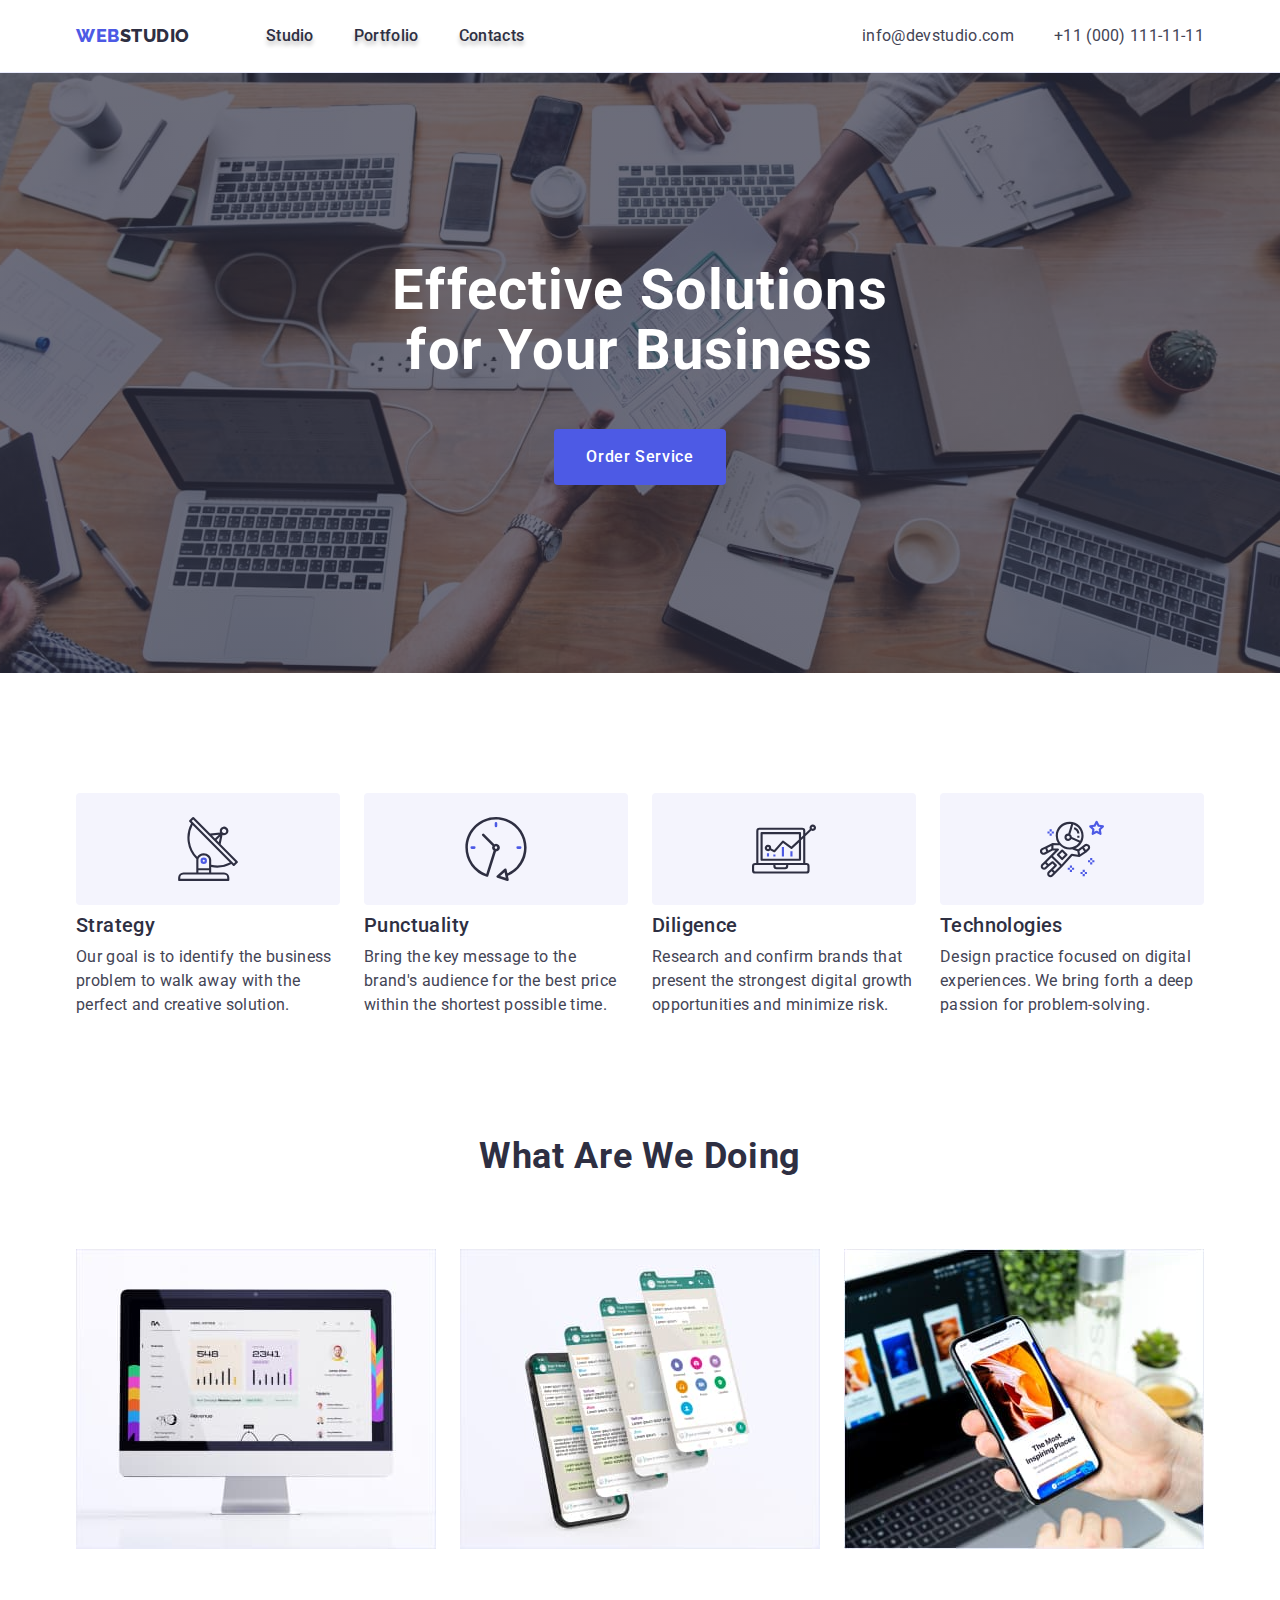
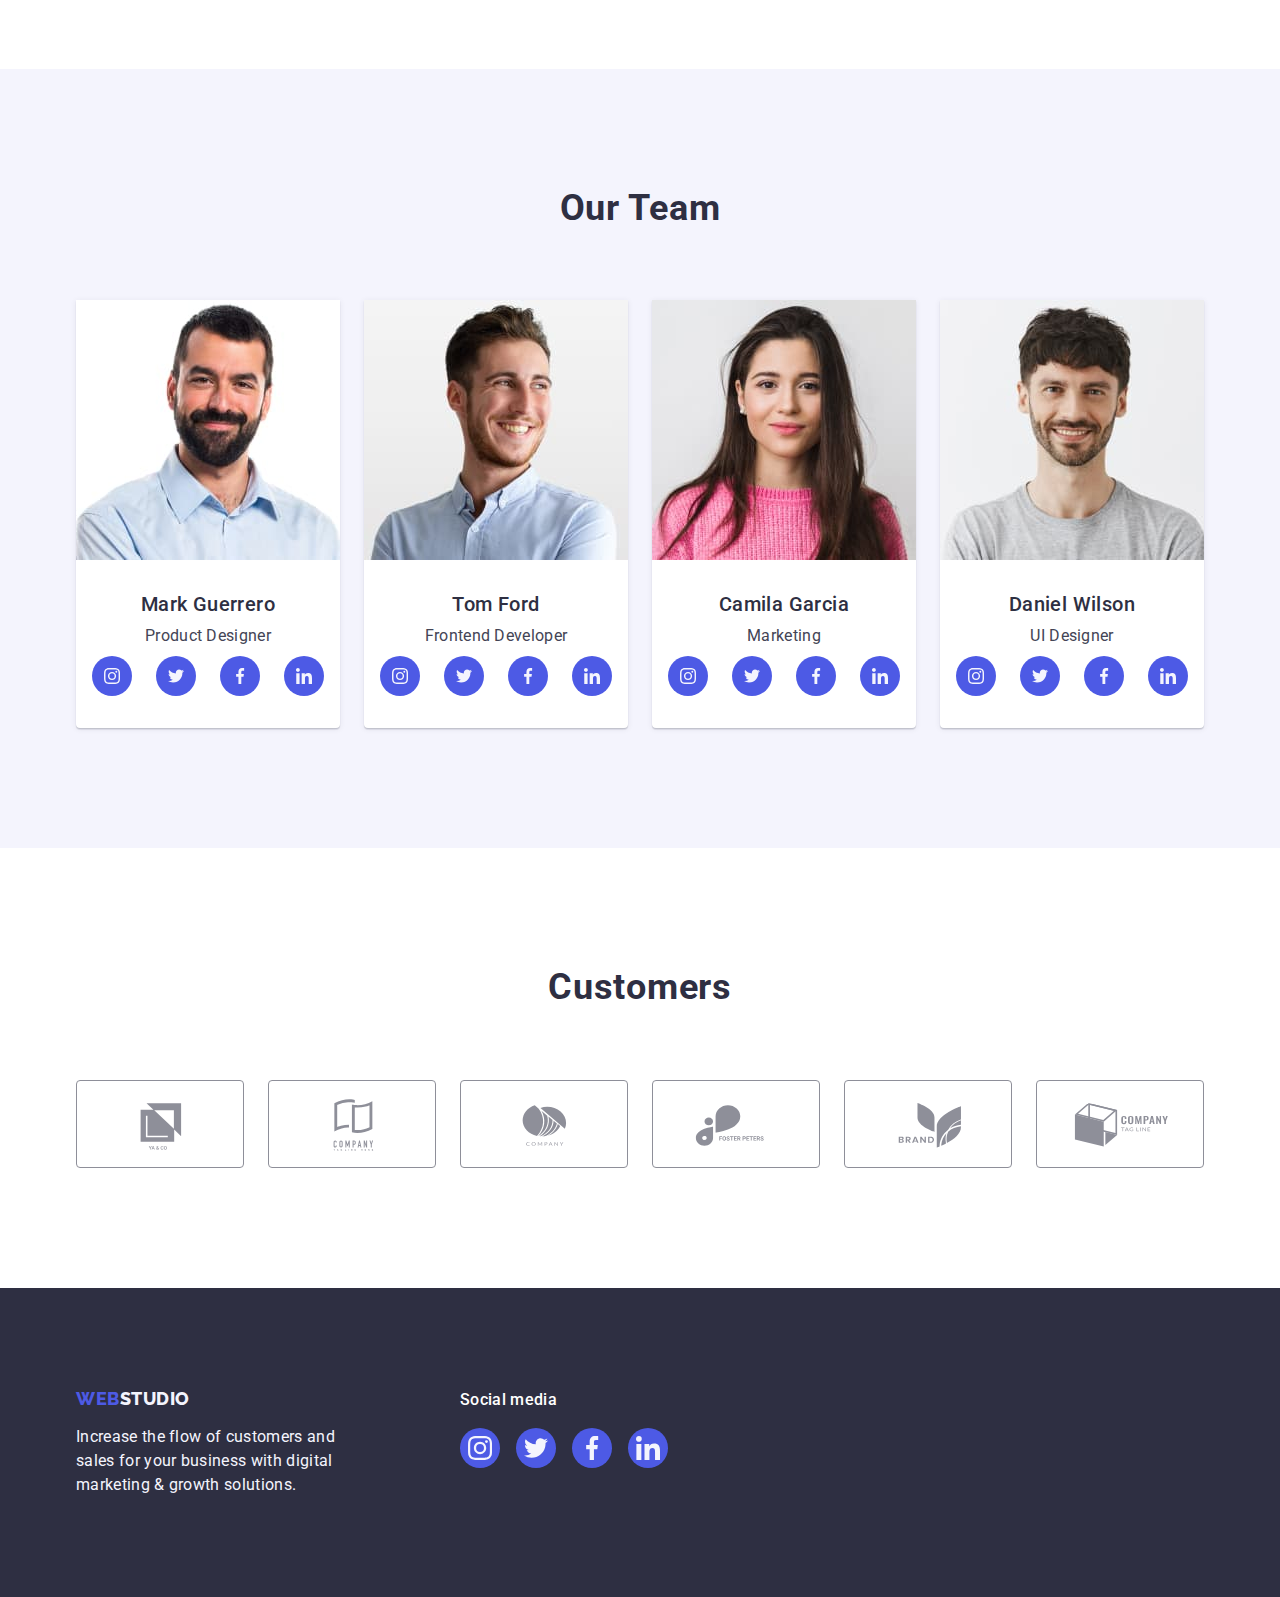
==== index.html @ de524715 "Initial commit" ====
<!DOCTYPE html>
<html lang="en">
  <head>
    <meta charset="UTF-8" />
    <meta http-equiv="X-UA-Compatible" content="IE=edge" />
    <meta name="viewport" content="width=device-width, initial-scale=1.0" />
    <title>Document</title>
    <link rel="preconnect" href="https://fonts.googleapis.com" />
    <link rel="preconnect" href="https://fonts.gstatic.com" crossorigin />
    <link
      href="https://fonts.googleapis.com/css2?family=Raleway:wght@800&family=Roboto:wght@400;500;700;900&display=swap"
      rel="stylesheet"
    />
    <link
      rel="stylesheet"
      href="https://cdnjs.cloudflare.com/ajax/libs/modern-normalize/1.1.0/modern-normalize.min.css"
    />
    <link rel="stylesheet" href="./css/styles.css" />
  </head>
  <body>
    <!-- Header -->
    <header class="page-header">
      <div class="page-header-container container">
        <nav class="page-navigation">
          <a class="logo link" href="./index.html"> Web <span class="logo-style">Studio</span> </a>
          <ul class="site-nav list">
            <li><a href="./index.html" class="menu-link link">Studio</a></li>
            <li><a href="./portfolio.html" class="menu-link link">Portfolio</a></li>
            <li><a href="" class="menu-link link">Contacts</a></li>
          </ul>
        </nav>
        <address class="page-address">
          <ul class="list-address list">
            <li><a href="mailto:info@devstudio.com" class="link">info@devstudio.com</a></li>
            <li><a href="tel:+110001111111" class="link">+11 (000) 111-11-11</a></li>
          </ul>
        </address>
      </div>
    </header>
    <main>
      <!-- Hero -->
      <section class="hero">
        <div class="container">
          <h1 class="main-title">Effective Solutions for Your Business</h1>
          <button class="modal-open-btn" type="button">Order Service</button>
        </div>
      </section>
      <!-- Section About -->
      <section class="about">
        <div class="container">
          <h2 class="visually-hidden">Our qualities</h2>
          <ul class="about-list list">
            <li class="about-list-item">
              <div class="icon-about">
                <svg class="" width="64" height="64" aria-label="antenna">
                  <use href="./images/icons.svg#icon-antenna"></use>
                </svg>
              </div>
              <h3 class="subtitle">Strategy</h3>
              <p class="description-text">
                Our goal is to identify the business problem to walk away with the perfect and
                creative solution.
              </p>
            </li>
            <li class="about-list-item">
              <div class="icon-about">
                <svg class="" width="64" height="64" aria-label="clock">
                  <use href="./images/icons.svg#icon-clock"></use>
                </svg>
              </div>
              <h3 class="subtitle">Punctuality</h3>
              <p class="description-text">
                Bring the key message to the brand's audience for the best price within the shortest
                possible time.
              </p>
            </li>
            <li class="about-list-item">
              <div class="icon-about">
                <svg class="" width="64" height="64" aria-label="diagram">
                  <use href="./images/icons.svg#icon-diagram"></use>
                </svg>
              </div>
              <h3 class="subtitle">Diligence</h3>
              <p class="description-text">
                Research and confirm brands that present the strongest digital growth opportunities
                and minimize risk.
              </p>
            </li>
            <li class="about-list-item">
              <div class="icon-about">
                <svg class="" width="64" height="64" aria-label="astronaut">
                  <use href="./images/icons.svg#icon-astronaut-1"></use>
                </svg>
              </div>
              <h3 class="subtitle">Technologies</h3>
              <p class="description-text">
                Design practice focused on digital experiences. We bring forth a deep passion for
                problem-solving.
              </p>
            </li>
          </ul>
        </div>
      </section>
      <!-- Section What are we doing -->
      <section class="services">
        <div class="container">
          <h2 class="title">What are we doing</h2>
          <ul class="list-services list">
            <li class="service-item">
              <img
                class="list-services-img"
                src="./images/img1.jpg"
                alt="computer monitor"
                width="360"
                height="300"
              />
            </li>
            <li class="service-item">
              <img
                class="list-services-img"
                src="./images/img2.jpg"
                alt="mobile phones"
                width="360"
                height="300"
              />
            </li>
            <li class="service-item">
              <img
                class="list-services-img"
                src="./images/img3.jpg"
                alt="laptop and phone"
                width="360"
                height="300"
              />
            </li>
          </ul>
        </div>
      </section>
      <!-- Section Our Team -->
      <section class="team-company">
        <div class="container">
          <h2 class="title">Our Team</h2>
          <ul class="list-team-company list">
            <li class="team-list-item">
              <img class="team-list-img" src="./images/img1a.jpg" alt="Person" width="264" />
              <div class="team-card-wrapper">
                <h3 class="subtitle-name">Mark Guerrero</h3>
                <p class="position">Product Designer</p>
                <ul class="social-list list">
                  <li class="social-list-item">
                    <a href="" class="social-list-link">
                      <svg class="social-list-icon" aria-label="instagram" width="16" height="16">
                        <use href="./images/icons.svg#icon-instagram"></use>
                      </svg>
                    </a>
                  </li>
                  <li class="social-list-item">
                    <a href="" class="social-list-link">
                      <svg class="social-list-icon" aria-label="twitter" width="16" height="16">
                        <use href="./images/icons.svg#icon-twitter"></use>
                      </svg>
                    </a>
                  </li>
                  <li class="social-list-item">
                    <a href="" class="social-list-link">
                      <svg class="social-list-icon" aria-label="facebook" width="16" height="16">
                        <use href="./images/icons.svg#icon-facebook"></use>
                      </svg>
                    </a>
                  </li>
                  <li class="social-list-item">
                    <a href="" class="social-list-link">
                      <svg class="social-list-icon" aria-label="linkedin" width="16" height="16">
                        <use href="./images/icons.svg#icon-linkedin"></use>
                      </svg>
                    </a>
                  </li>
                </ul>
              </div>
            </li>
            <li class="team-list-item">
              <img class="team-list-img" src="./images/img2a.jpg" alt="Person" width="264" />
              <div class="team-card-wrapper">
                <h3 class="subtitle-name">Tom Ford</h3>
                <p class="position">Frontend Developer</p>
                <ul class="social-list list">
                  <li class="social-list-item">
                    <a href="" class="social-list-link">
                      <svg class="social-list-icon" aria-label="instagram" width="16" height="16">
                        <use href="./images/icons.svg#icon-instagram"></use>
                      </svg>
                    </a>
                  </li>
                  <li class="social-list-item">
                    <a href="" class="social-list-link">
                      <svg class="social-list-icon" aria-label="twitter" width="16" height="16">
                        <use href="./images/icons.svg#icon-twitter"></use>
                      </svg>
                    </a>
                  </li>
                  <li class="social-list-item">
                    <a href="" class="social-list-link">
                      <svg class="social-list-icon" aria-label="facebook" width="16" height="16">
                        <use href="./images/icons.svg#icon-facebook"></use>
                      </svg>
                    </a>
                  </li>
                  <li class="social-list-item">
                    <a href="" class="social-list-link">
                      <svg class="social-list-icon" aria-label="linkedin" width="16" height="16">
                        <use href="./images/icons.svg#icon-linkedin"></use>
                      </svg>
                    </a>
                  </li>
                </ul>
              </div>
            </li>
            <li class="team-list-item">
              <img class="team-list-img" src="./images/img3a.jpg" alt="Person" width="264" />
              <div class="team-card-wrapper">
                <h3 class="subtitle-name">Camila Garcia</h3>
                <p class="position">Marketing</p>
                <ul class="social-list list">
                  <li class="social-list-item">
                    <a href="" class="social-list-link">
                      <svg class="social-list-icon" aria-label="instagram" width="16" height="16">
                        <use href="./images/icons.svg#icon-instagram"></use>
                      </svg>
                    </a>
                  </li>
                  <li class="social-list-item">
                    <a href="" class="social-list-link">
                      <svg class="social-list-icon" aria-label="twitter" width="16" height="16">
                        <use href="./images/icons.svg#icon-twitter"></use>
                      </svg>
                    </a>
                  </li>
                  <li class="social-list-item">
                    <a href="" class="social-list-link">
                      <svg class="social-list-icon" aria-label="facebook" width="16" height="16">
                        <use href="./images/icons.svg#icon-facebook"></use>
                      </svg>
                    </a>
                  </li>
                  <li class="social-list-item">
                    <a href="" class="social-list-link">
                      <svg class="social-list-icon" aria-label="linkedin" width="16" height="16">
                        <use href="./images/icons.svg#icon-linkedin"></use>
                      </svg>
                    </a>
                  </li>
                </ul>
              </div>
            </li>
            <li class="team-list-item">
              <img class="team-list-img" src="./images/img4a.jpg" alt="Person" width="264" />
              <div class="team-card-wrapper">
                <h3 class="subtitle-name">Daniel Wilson</h3>
                <p class="position">UI Designer</p>
                <ul class="social-list list">
                  <li class="social-list-item">
                    <a href="" class="social-list-link">
                      <svg class="social-list-icon" aria-label="instagram" width="16" height="16">
                        <use href="./images/icons.svg#icon-instagram"></use>
                      </svg>
                    </a>
                  </li>
                  <li class="social-list-item">
                    <a href="" class="social-list-link">
                      <svg class="social-list-icon" aria-label="twitter" width="16" height="16">
                        <use href="./images/icons.svg#icon-twitter"></use>
                      </svg>
                    </a>
                  </li>
                  <li class="social-list-item">
                    <a href="" class="social-list-link">
                      <svg class="social-list-icon" aria-label="facebook" width="16" height="16">
                        <use href="./images/icons.svg#icon-facebook"></use>
                      </svg>
                    </a>
                  </li>
                  <li class="social-list-item">
                    <a href="" class="social-list-link">
                      <svg class="social-list-icon" aria-label="linkedin" width="16" height="16">
                        <use href="./images/icons.svg#icon-linkedin"></use>
                      </svg>
                    </a>
                  </li>
                </ul>
              </div>
            </li>
          </ul>
        </div>
      </section>
      <!-- Section Customers -->
      <section class="customers">
        <div class="container">
          <h2 class="title">Customers</h2>
          <ul class="customers-list list">
            <li class="customers-link-item">
              <a href="" class="customer-link link">
                <svg class="customer-icon" width="104" height="56" aria-label="logo company 1">
                  <use href="./images/icons.svg#icon-logo"></use>
                </svg>
              </a>
            </li>
            <li class="customers-link-item">
              <a href="" class="customer-link link">
                <svg class="customer-icon" width="104" height="56" aria-label="logo company 2">
                  <use href="./images/icons.svg#icon-logo1"></use>
                </svg>
              </a>
            </li>
            <li class="customers-link-item">
              <a href="" class="customer-link link">
                <svg class="customer-icon" width="104" height="56" aria-label="logo company 3">
                  <use href="./images/icons.svg#icon-logo2"></use>
                </svg>
              </a>
            </li>
            <li class="customers-link-item">
              <a href="" class="customer-link link">
                <svg class="customer-icon" width="104" height="56" aria-label="logo company 4">
                  <use href="./images/icons.svg#icon-logo3"></use>
                </svg>
              </a>
            </li>
            <li class="customers-link-item">
              <a href="" class="customer-link link">
                <svg class="customer-icon" width="104" height="56" aria-label="logo company 5">
                  <use href="./images/icons.svg#icon-logo4"></use>
                </svg>
              </a>
            </li>
            <li class="customers-link-item">
              <a href="" class="customer-link link">
                <svg class="customer-icon" width="104" height="56" aria-label="logo company 6">
                  <use href="./images/icons.svg#icon-logo5"></use>
                </svg>
              </a>
            </li>
          </ul>
        </div>
      </section>
    </main>
    <!-- Footer Content -->
    <footer class="footer-block">
      <div class="footer-wrapper container">
        <div class="logo-container">
          <a class="footer-logo link" href="./index.html"
            >Web<span class="footer-logo-style">Studio</span>
          </a>
          <p class="footer-text">
            Increase the flow of customers and sales for your business with digital marketing &
            growth solutions.
          </p>
        </div>
        <div class="social-media-container">
          <p class="social-media-footer">Social media</p>
          <ul class="social-footer-list list">
            <li class="social-list-item">
              <a href="" class="social-list-link-footer">
                <svg class="social-list-icon" aria-label="instagram" width="24" height="24">
                  <use href="./images/icons.svg#icon-instagram"></use>
                </svg>
              </a>
            </li>
            <li class="social-list-item">
              <a href="" class="social-list-link-footer">
                <svg class="social-list-icon" aria-label="twitter" width="24" height="24">
                  <use href="./images/icons.svg#icon-twitter"></use>
                </svg>
              </a>
            </li>
            <li class="social-list-item">
              <a href="" class="social-list-link-footer">
                <svg class="social-list-icon" aria-label="facebook" width="24" height="24">
                  <use href="./images/icons.svg#icon-facebook"></use>
                </svg>
              </a>
            </li>
            <li class="social-list-item">
              <a href="" class="social-list-link-footer">
                <svg class="social-list-icon" aria-label="linkedin" width="24" height="24">
                  <use href="./images/icons.svg#icon-linkedin"></use>
                </svg>
              </a>
            </li>
          </ul>
        </div>
      </div>
    </footer>
  </body>
</html>
---- css/styles.css ----
:root {
  --main-font-family: 'Roboto', sans-serif;
  --secondary-font-family: 'Raleway', sans-serif;
  --color-primary: #4d5ae5;
  --color-pressed: #404bbf;
  --color-dark: #2e2f42;
  --color-success: #31d0aa;
  --color-primary-text: #434455;
  --color-subtle-text: #8e8f99;
  --color-accent: #e7e9fc;
  --color-light: #f4f4fd;
  --color-modal-overlay: #f4f4fd;
  --color-hero-background: #2e2f42;
  --color-white-background: #ffffff;
  --color-modal-background: #fcfcfc;
}

body {
  font-family: var(--main-font-family);
  color: var(--color-primary-text);
  background-color: var(--color-white-background);
}

.list {
  list-style: none;
}

button {
  cursor: pointer;
}

.link {
  text-decoration: none;
}

h1,
h2,
h3,
h4,
h5,
p {
  margin-top: 0;
  margin-bottom: 0;
}

ul,
ol {
  margin-top: 0;
  margin-bottom: 0;
  padding-left: 0;
}

img {
  display: block;
}

/* ===============Components=============== */

.container {
  width: 1158px;
  padding: 0 15px;
  margin: 0 auto;
}

.visually-hidden {
  position: absolute;
  width: 1px;
  height: 1px;
  margin: -1px;
  border: 0;
  padding: 0;
  white-space: nowrap;
  clip-path: inset(100%);
  clip: rect(0 0 0 0);
  overflow: hidden;
}

.section {
  padding-top: 120px;
  padding-bottom: 120px;
}

/* ==================Components=============== */

/* ===================Header================== */
.page-header {
  border-bottom: 1px solid var(--color-accent);
  box-shadow: 0px 2px 1px rgba(46, 47, 66, 0.08), 0px 1px 1px rgba(46, 47, 66, 0.16),
    0px 1px 6px rgba(46, 47, 66, 0.08);
}

.page-header-container {
  display: flex;
  align-items: center;
  justify-content: space-between;
  /* margin-left: auto; */
}

.page-navigation {
  display: flex;
  align-items: center;
}

.site-nav {
  display: flex;
  align-items: center;
  gap: 40px;
}

.list-address {
  display: flex;
  text-align: center;
  gap: 40px;
}

.logo {
  font-family: var(--secondary-font-family);
  font-weight: 800;
  font-size: 18px;
  line-height: 1.17;
  letter-spacing: 0.03em;
  text-transform: uppercase;
  color: var(--color-primary);
  display: flex;
  padding: 24px 0;
  margin-right: 76px;
  align-items: center;
  flex-direction: row;
}

.logo-style {
  color: var(--color-dark);
}

.site-nav .link {
  color: var(--color-dark);
  font-weight: 500;
  font-size: 16px;
  line-height: 1.5;
  letter-spacing: 0.02em;
  padding: 24px 0 24px 0;
  /* margin-right: 40px; */
  display: block;
  text-shadow: 0px 4px 4px rgba(0, 0, 0, 0.25);
}

.site-nav .menu-link:not(:last-child) {
  margin-right: 40px;
}

.site-nav .link:hover,
.site-nav .link:focus {
  color: var(--color-pressed);
}

.page-address {
  font-style: normal;
}

.list-address .link {
  font-style: normal;
  font-weight: 400;
  font-size: 16px;
  line-height: 1.5;
  letter-spacing: 0.02em;
  color: var(--color-primary-text);
}

.list-address .link:hover,
.list-address .link:focus {
  color: var(--color-pressed);
}
/* ===================Header================== */

/* ===================Hero==================== */

.main-title {
  font-weight: 700;
  font-size: 56px;
  line-height: 1.07;
  text-align: center;
  letter-spacing: 0.02em;
  max-width: 496px;
  color: var(--color-white-background);
  margin-left: auto;
  margin-right: auto;
  margin-bottom: 48px;
}

.hero {
  max-width: 1440px;
  height: 600px;
  background: var(--color-hero-background);
  background-image: linear-gradient(rgba(46, 47, 66, 0.7), rgba(46, 47, 66, 0.7)),
    url('../images/bg.jpg');
  background-repeat: no-repeat;
  background-position: center;
  background-size: cover;
  margin-left: auto;
  margin-right: auto;
  padding-top: 188px;
  padding-bottom: 188px;
}

.modal-open-btn {
  font-family: var(--main-font-family);
  font-weight: 500;
  font-size: 16px;
  line-height: 1.5;
  display: block;
  letter-spacing: 0.04em;
  color: var(--color-white-background);
  background: var(--color-primary);
  border-radius: 4px;
  border: none;
  margin: 48px auto 0 auto;
  min-width: 169px;
  padding: 16px 32px;
}

.modal-open-btn:hover,
.modal-open-btn:focus {
  background: var(--color-pressed);
}

/* ===================Hero==================== */

/* ============== Section About ============== */

.about {
  padding: 120px 0;
}

.icon-about {
  display: flex;
  justify-content: center;
  align-items: center;
  background-color: var(--color-light);
  margin-bottom: 8px;
  border-radius: 4px;
  height: 112px;
}

.about-list {
  gap: 24px;
  display: flex;
  align-items: top;
}

.about-list-item {
  width: calc((100% - 72px) / 4);
}

.subtitle {
  font-weight: 500;
  font-size: 20px;
  line-height: 1.2;
  letter-spacing: 0.02em;
  color: var(--color-dark);
  margin-bottom: 8px;
}

.description-text {
  font-weight: 400;
  font-size: 16px;
  line-height: 1.5;
  letter-spacing: 0.02em;
  color: var(--color-primary-text);
}

/* ============== Section About ============== */

/* =========Section What are we doing========= */

.services {
  padding-bottom: 120px;
}

.title {
  font-weight: 700;
  font-size: 36px;
  text-align: center;
  letter-spacing: 0.02em;
  text-transform: capitalize;
  color: var(--color-dark);
  margin-bottom: 72px;
  line-height: 1.1;
}

.list-services {
  gap: 24px;
  display: flex;
  align-items: center;
}

.service-item {
  width: calc((100% - 48px) / 3);
}
/* =========Section What are we doing========= */

/* ============Section Our Team============ */
.team-company {
  background: var(--color-light);
  padding: 120px 0 120px;
}
.subtitle-name {
  font-weight: 500;
  font-size: 20px;
  line-height: 1.2;
  text-align: center;
  letter-spacing: 0.02em;
  color: var(--color-dark);
  margin-bottom: 8px;
}

.position {
  font-weight: 400;
  font-size: 16px;
  line-height: 1.5;
  /* text-align: center; */
  letter-spacing: 0.02em;
  color: var(--color-primary-text);
}

.team-list-item {
  background: var(--color-white-background);
  flex-basis: calc((100% - 72px) / 4);
  box-shadow: 0px 1px 6px rgba(46, 47, 66, 0.08), 0px 1px 1px rgba(46, 47, 66, 0.16),
    0px 2px 1px rgba(46, 47, 66, 0.08);
  border-radius: 0px 0px 4px 4px;
}

.list-team-company {
  display: flex;
  align-items: center;
  gap: 24px;
  flex-wrap: wrap;
}

.team-card-wrapper {
  text-align: center;
  padding: 32px 0 32px;
}

.social-list {
  display: flex;
  justify-content: center;
  gap: 24px;
  margin-top: 8px;
  /* padding-bottom: 32px; */
}

.social-list-link {
  display: flex;
  justify-content: center;
  align-items: center;
  width: 40px;
  height: 40px;
  border-radius: 50%;
  fill: var(--color-light);
  background-color: var(--color-primary);
  /* padding-bottom: 32px; */
}

.social-list-link:hover,
.social-list-link:focus {
  background-color: var(--color-pressed);
}

/* ============Section Our Team============ */
/* ===========Section Customers============ */

.customer-icon {
  fill: currentColor;
}

.customers {
  padding: 120px 0;
}

.customers-list {
  display: flex;
  justify-content: center;
  align-items: center;
  gap: 24px;
}

.customer-link {
  display: flex;
  justify-content: center;
  align-items: center;
  border: 1px solid var(--color-subtle-text);
  color: var(--color-subtle-text);
  border-radius: 4px;
  padding: 16px 32px;
  height: 100%;
}

.customers-link-item {
  width: calc((100% - 120px) / 6);
  background-color: var(--color-white-background);
  height: 88px;
}

.customer-link:hover,
.customer-link:focus {
  border: 1px solid var(--color-pressed);
  color: var(--color-pressed);
}

.customer-link:hover .customer-icon,
.customer-link:focus .customer-icon {
  color: var(--color-pressed);
}

/* ===========Section Customers============ */

/* ============Footer Content============== */
.footer-block {
  background: var(--color-hero-background);
  padding: 100px 0 100px 0;
}

.footer-logo {
  color: var(--color-primary);
  font-family: var(--secondary-font-family);
  font-weight: 800;
  font-size: 18px;
  line-height: 1.17;
  letter-spacing: 0.03em;
  text-transform: uppercase;
  margin-bottom: 16px;
  display: inline-block;
  text-decoration: none;
}

.footer-logo-style {
  color: var(--color-light);
}

.footer-text {
  font-size: 16px;
  line-height: 1.5;
  letter-spacing: 0.02em;
  color: var(--color-light);
  width: 264px;
}

.social-media-footer {
  font-weight: 500;
  font-size: 16px;
  line-height: 1.5;
  letter-spacing: 0.02em;
  color: var(--color-white-background);
  font-family: var(--main-font-family);
  margin-bottom: 16px;
}

.social-footer-list {
  display: flex;
  justify-content: center;
  gap: 16px;
}

.social-list-item {
  width: 40px;
  height: 40px;
}

.social-list-icon {
  fill: var(--color-light);
}

.logo-container {
  margin-right: 120px;
}

.footer-wrapper {
  display: flex;
  align-items: baseline;
}

.social-list-link-footer {
  display: flex;
  justify-content: center;
  align-items: center;
  width: 100%;
  height: 100%;
  border-radius: 50%;
  background-color: var(--color-primary);
}

.social-list-link-footer:hover,
.social-list-link-footer:focus {
  background-color: var(--color-success);
}

/* ============Footer Content============ */

/* ===========Section Projects=========== */

.projects-list {
  gap: 24px;
  display: flex;
  margin-bottom: 72px;
  align-items: center;
  justify-content: center;
}

.project-btn {
  font-family: var(--main-font-family);
  color: var(--color-primary);
  font-weight: 500;
  font-size: 16px;
  line-height: 1.5;
  display: flex;
  justify-content: center;
  align-items: center;
  text-align: center;
  letter-spacing: 0.04em;
  padding: 12px 24px;
  background-color: var(--color-modal-overlay);
  border: 1px solid var(--color-accent);
  border-radius: 4px;
}

.project-btn:hover,
.project-btn:focus {
  color: var(--color-white-background);
  background: var(--color-pressed);
  border: 1px solid transparent;
  border-radius: 4px;
  box-shadow: 0px 3px 1px rgba(0, 0, 0, 0.1), 0px 2px 1px rgba(0, 0, 0, 0.08),
    0px 2px 2px rgba(0, 0, 0, 0.12);
}

.portfolio-item {
  width: calc((100% - 48px) / 3);
  border: 1px solid var(--color-accent);
}

.project-items {
  column-gap: 24px;
  row-gap: 48px;
  display: flex;
  align-items: center;
  flex-wrap: wrap;
}

.projects {
  padding: 96px 0 120px;
}

.portfolio-card-wrapper {
  padding: 32px 16px;
  border-bottom: 1px solid var(--color-accent);
  border-left: 1px solid var(--color-accent);
  border-right: 1px solid var(--color-accent);
  border-top: none;
}

.project-item {
  display: block;
}

.project-item:hover,
.project-item:focus {
  box-shadow: 0px 1px 6px rgba(46, 47, 66, 0.08), 0px 1px 1px rgba(46, 47, 66, 0.16),
    0px 2px 1px rgba(46, 47, 66, 0.08);
}

/* ===========Section Projects=========== */
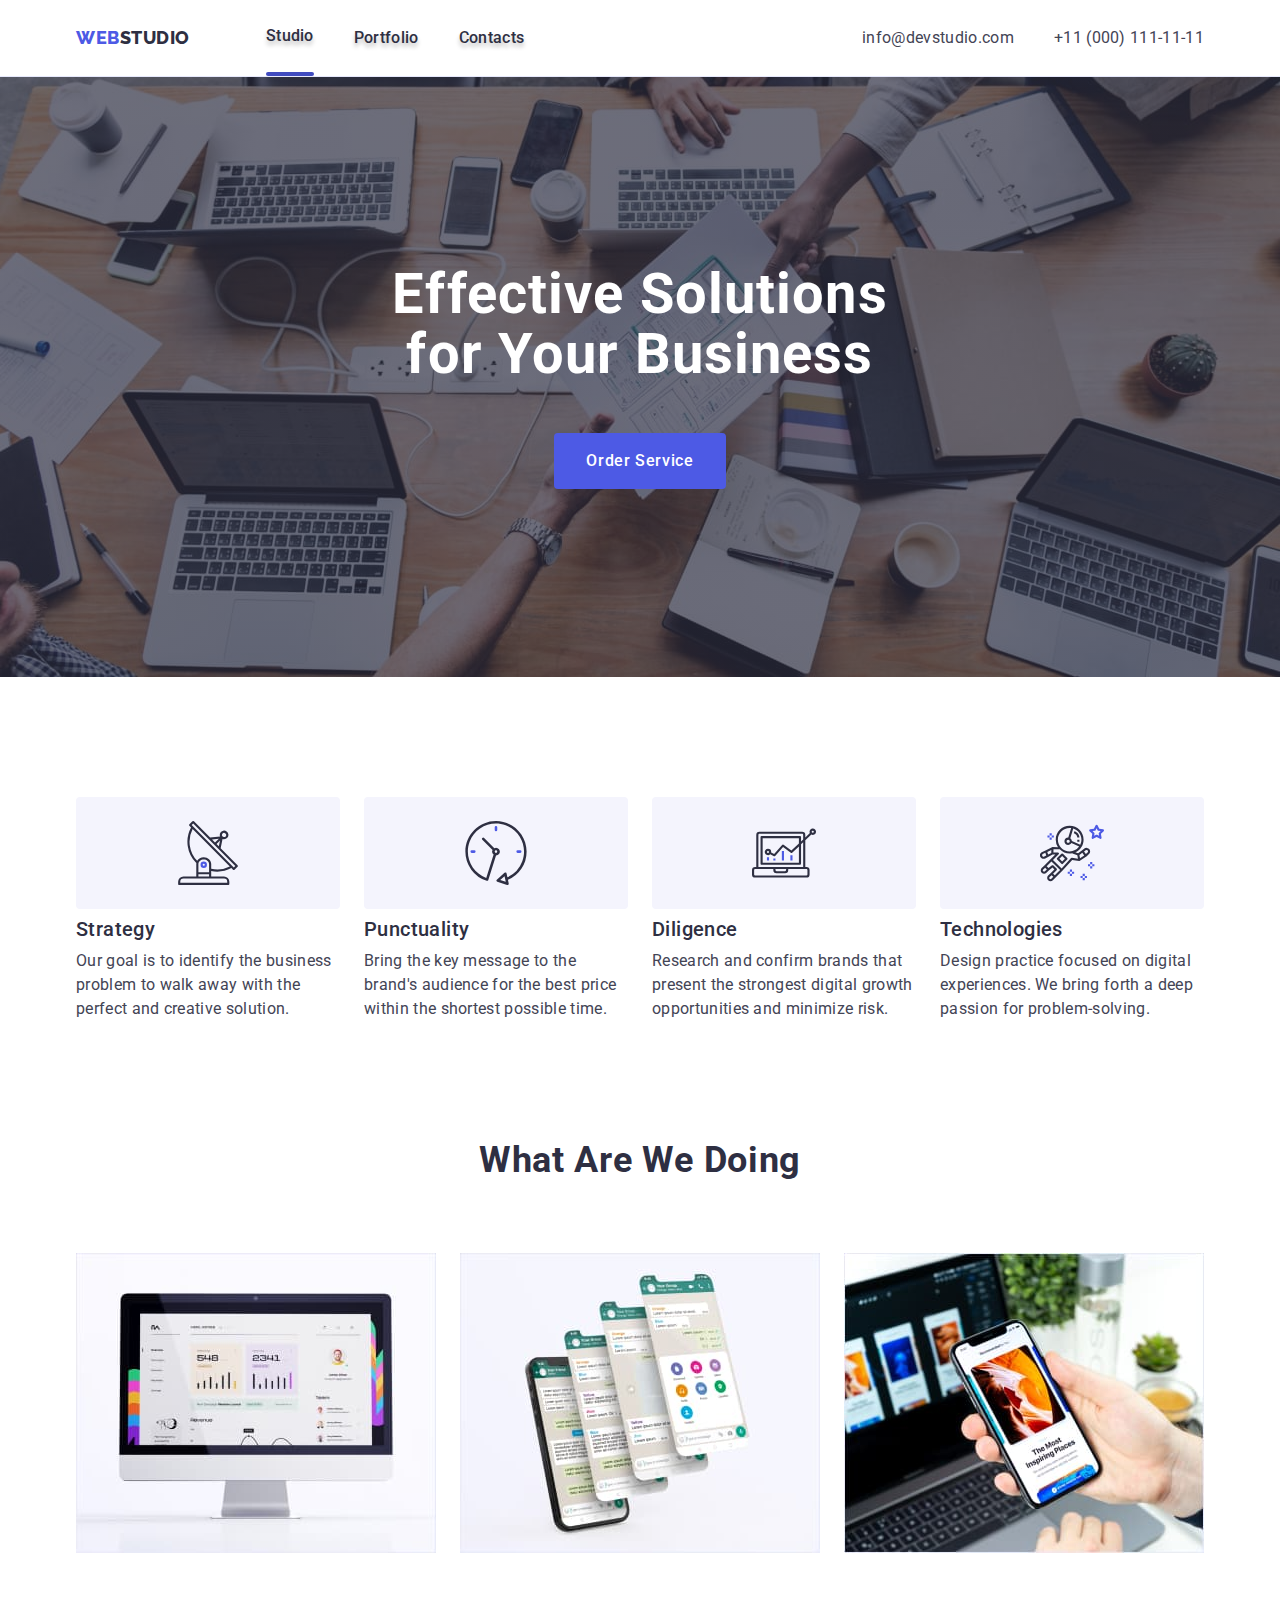
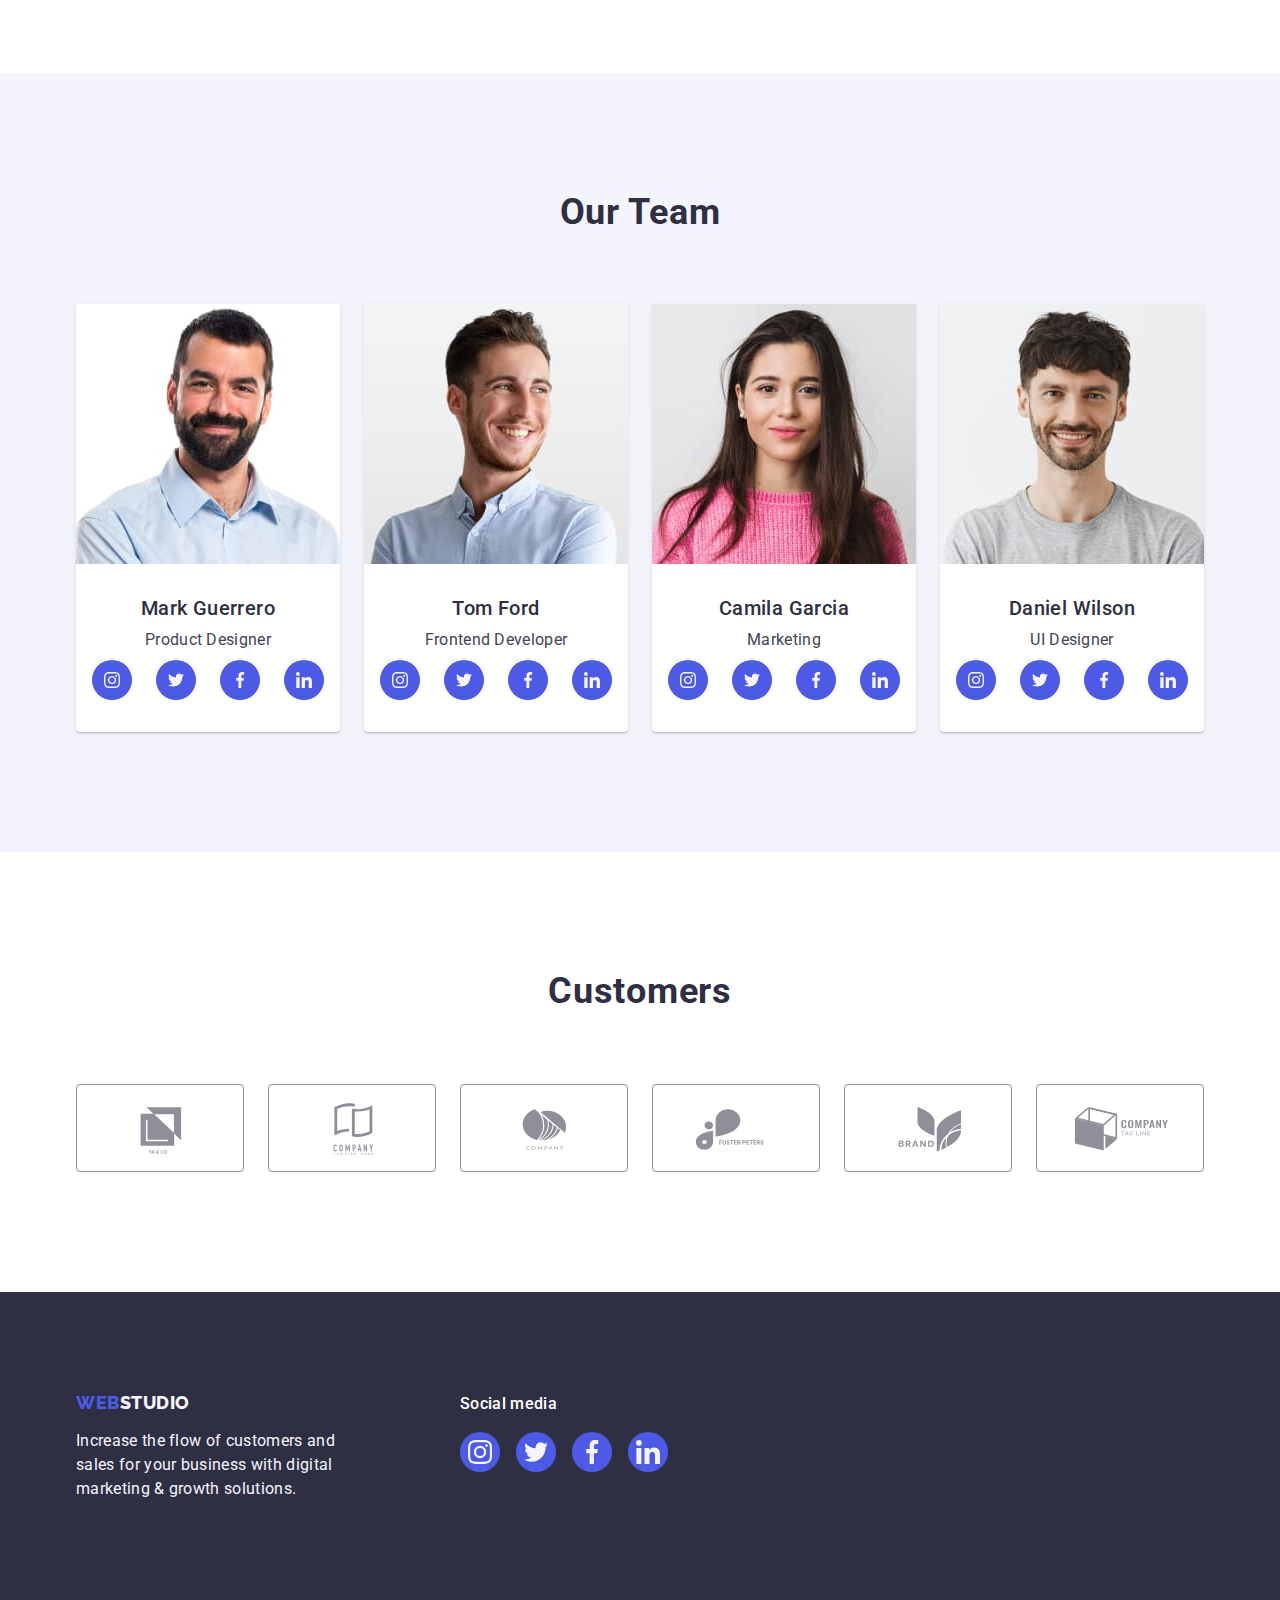
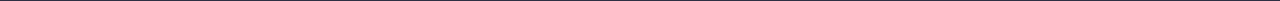
==== commit 3edd5a3d: "hw5" ====
--- a/index.html
+++ b/index.html
@@ -22,11 +22,15 @@
     <header class="page-header">
       <div class="page-header-container container">
         <nav class="page-navigation">
-          <a class="logo link" href="./index.html"> Web <span class="logo-style">Studio</span> </a>
+          <a class="logo link" href="./index.html">Web<span class="logo-style">Studio</span> </a>
           <ul class="site-nav list">
-            <li><a href="./index.html" class="menu-link link">Studio</a></li>
-            <li><a href="./portfolio.html" class="menu-link link">Portfolio</a></li>
-            <li><a href="" class="menu-link link">Contacts</a></li>
+            <li class="menu-item active-page">
+              <a href="./index.html" class="menu-link link">Studio</a>
+            </li>
+            <li class="menu-item">
+              <a href="./portfolio.html" class="menu-link link">Portfolio</a>
+            </li>
+            <li class="menu-item"><a href="" class="menu-link link">Contacts</a></li>
           </ul>
         </nav>
         <address class="page-address">
@@ -42,7 +46,7 @@
       <section class="hero">
         <div class="container">
           <h1 class="main-title">Effective Solutions for Your Business</h1>
-          <button class="modal-open-btn" type="button">Order Service</button>
+          <button class="modal-open-btn" type="button" data-modal-open>Order Service</button>
         </div>
       </section>
       <!-- Section About -->
@@ -390,5 +394,15 @@
         </div>
       </div>
     </footer>
+    <div class="backdrop is-hidden" data-modal>
+      <div class="modal">
+        <button type="button" class="modal-close-btn" data-modal-close>
+          <svg class="modal-close-icon" width="8" height="8">
+            <use href="./images/icons.svg#icon-close"></use>
+          </svg>
+        </button>
+      </div>
+    </div>
+    <script src="./js/modal.js"></script>
   </body>
 </html>
--- a/css/styles.css
+++ b/css/styles.css
@@ -93,7 +93,6 @@
   display: flex;
   align-items: center;
   justify-content: space-between;
-  /* margin-left: auto; */
 }
 
 .page-navigation {
@@ -104,7 +103,10 @@
 .site-nav {
   display: flex;
   align-items: center;
-  gap: 40px;
+}
+
+.menu-item:not(:last-child) {
+  margin-right: 40px;
 }
 
 .list-address {
@@ -121,11 +123,10 @@
   letter-spacing: 0.03em;
   text-transform: uppercase;
   color: var(--color-primary);
-  display: flex;
-  padding: 24px 0;
+  display: block;
+  /* padding: 24px 0; */
   margin-right: 76px;
   align-items: center;
-  flex-direction: row;
 }
 
 .logo-style {
@@ -139,9 +140,9 @@
   line-height: 1.5;
   letter-spacing: 0.02em;
   padding: 24px 0 24px 0;
-  /* margin-right: 40px; */
   display: block;
   text-shadow: 0px 4px 4px rgba(0, 0, 0, 0.25);
+  transition: color 250ms cubic-bezier(0.4, 0, 0.2, 1);
 }
 
 .site-nav .menu-link:not(:last-child) {
@@ -164,12 +165,26 @@
   line-height: 1.5;
   letter-spacing: 0.02em;
   color: var(--color-primary-text);
+  transition: color 250ms cubic-bezier(0.4, 0, 0.2, 1);
 }
 
 .list-address .link:hover,
 .list-address .link:focus {
   color: var(--color-pressed);
 }
+
+.active-page::after {
+  content: '';
+  display: block;
+  width: 100%;
+  height: 4px;
+  left: 0px;
+  top: 44px;
+  bottom: -1px;
+  background: var(--color-pressed);
+  border-radius: 2px;
+}
+
 /* ===================Header================== */
 
 /* ===================Hero==================== */
@@ -216,6 +231,7 @@
   margin: 48px auto 0 auto;
   min-width: 169px;
   padding: 16px 32px;
+  transition: color 250ms cubic-bezier(0.4, 0, 0.2, 1);
 }
 
 .modal-open-btn:hover,
@@ -317,7 +333,6 @@
   font-weight: 400;
   font-size: 16px;
   line-height: 1.5;
-  /* text-align: center; */
   letter-spacing: 0.02em;
   color: var(--color-primary-text);
 }
@@ -347,7 +362,6 @@
   justify-content: center;
   gap: 24px;
   margin-top: 8px;
-  /* padding-bottom: 32px; */
 }
 
 .social-list-link {
@@ -359,7 +373,7 @@
   border-radius: 50%;
   fill: var(--color-light);
   background-color: var(--color-primary);
-  /* padding-bottom: 32px; */
+  transition: color 250ms cubic-bezier(0.4, 0, 0.2, 1);
 }
 
 .social-list-link:hover,
@@ -372,6 +386,7 @@
 
 .customer-icon {
   fill: currentColor;
+  transition: color 250ms cubic-bezier(0.4, 0, 0.2, 1);
 }
 
 .customers {
@@ -394,6 +409,7 @@
   border-radius: 4px;
   padding: 16px 32px;
   height: 100%;
+  transition: color 250ms cubic-bezier(0.4, 0, 0.2, 1);
 }
 
 .customers-link-item {
@@ -488,6 +504,7 @@
   height: 100%;
   border-radius: 50%;
   background-color: var(--color-primary);
+  transition: background-color 250ms cubic-bezier(0.4, 0, 0.2, 1);
 }
 
 .social-list-link-footer:hover,
@@ -522,6 +539,8 @@
   background-color: var(--color-modal-overlay);
   border: 1px solid var(--color-accent);
   border-radius: 4px;
+  transition: color 250ms cubic-bezier(0.4, 0, 0.2, 1),
+    backgrount 250ms cubic-bezier(0.4, 0, 0.2, 1), box-shadow 250ms cubic-bezier(0.4, 0, 0.2, 1);
 }
 
 .project-btn:hover,
@@ -561,6 +580,7 @@
 
 .project-item {
   display: block;
+  transition: box-shadow 250ms cubic-bezier(0.4, 0, 0.2, 1);
 }
 
 .project-item:hover,
@@ -569,4 +589,99 @@
     0px 2px 1px rgba(46, 47, 66, 0.08);
 }
 
+.project-list-img-wrapper {
+  position: relative;
+  overflow: hidden;
+}
+
+.overlay {
+  position: absolute;
+  top: 0;
+  left: 0;
+  width: 100%;
+  height: 100%;
+  background: var(--color-primary);
+  padding: 40px 32px 164px 32px;
+  font-family: var(--main-font-family);
+  font-style: normal;
+  font-weight: 400;
+  font-size: 16px;
+  line-height: 1.5;
+  letter-spacing: 0.02em;
+  color: var(--color-modal-overlay);
+  transform: translate(0px, 100%);
+  transition: transform 250ms cubic-bezier(0.4, 0, 0.2, 1);
+}
+
+.project-item:hover .overlay,
+.project-item:focus .overlay {
+  transform: translate(0%);
+}
+
 /* ===========Section Projects=========== */
+
+/* =========== Modal window =========== */
+.backdrop {
+  position: fixed;
+  top: 0;
+  left: 0;
+  width: 100%;
+  height: 100%;
+  z-index: 100;
+  background: rgba(46, 47, 66, 0.4);
+  transition: opacity 250ms cubic-bezier(0.4, 0, 0.2, 1),
+    visibility 250ms cubic-bezier(0.4, 0, 0.2, 1);
+}
+
+.backdrop.is-hidden {
+  visibility: hidden;
+  opacity: 0;
+  pointer-events: none;
+}
+
+.modal {
+  position: absolute;
+  top: 50%;
+  left: 50%;
+  transform: translate(-50%, -50%);
+  width: 408px;
+  height: 584px;
+  min-height: 576px;
+  background-color: var(--color-modal-background);
+  transition: transform 250ms cubic-bezier(0.4, 0, 0.2, 1);
+  box-shadow: 0px 1px 1px rgba(0, 0, 0, 0.14), 0px 1px 3px rgba(0, 0, 0, 0.12),
+    0px 2px 1px rgba(0, 0, 0, 0.2);
+  border-radius: 4px;
+}
+
+.modal-close-btn {
+  position: absolute;
+  top: 24px;
+  right: 24px;
+  display: flex;
+  align-items: center;
+  justify-content: center;
+  width: 24px;
+  height: 24px;
+  background: var(--color-accent);
+  border: 1px solid rgba(0, 0, 0, 0.1);
+  border-radius: 50%;
+  padding: 0;
+  transition: background-color 250ms cubic-bezier(0.4, 0, 0.2, 1),
+    border 250ms cubic-bezier(0.4, 0, 0.2, 1);
+}
+
+.modal-close-icon {
+  transition: fill 250ms cubic-bezier(0.4, 0, 0.2, 1);
+}
+
+.modal-close-btn:hover,
+.modal-close-btn:focus {
+  background-color: var(--color-pressed);
+  border: none;
+}
+
+.modal-close-btn:hover .modal-close-icon,
+.modal-close-btn:focus .modal-close-icon {
+  fill: var(--color-white-background);
+}
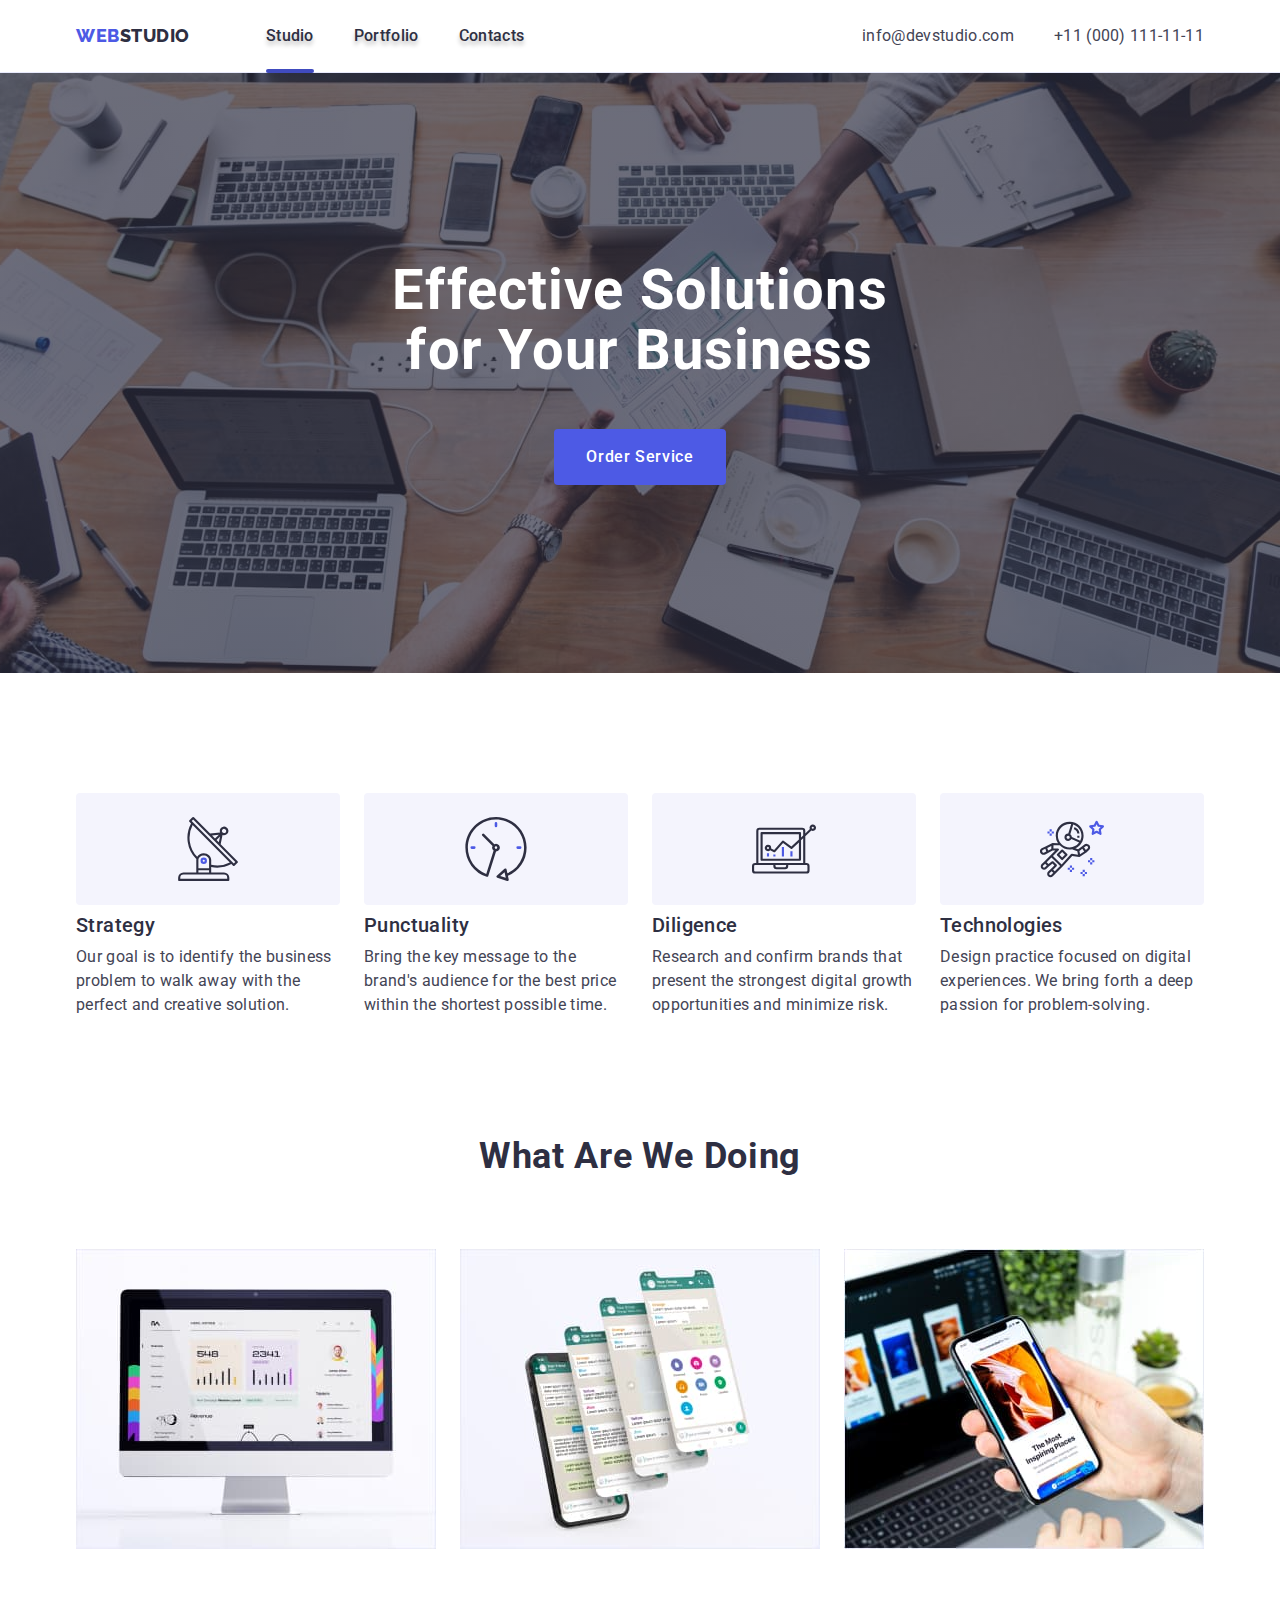
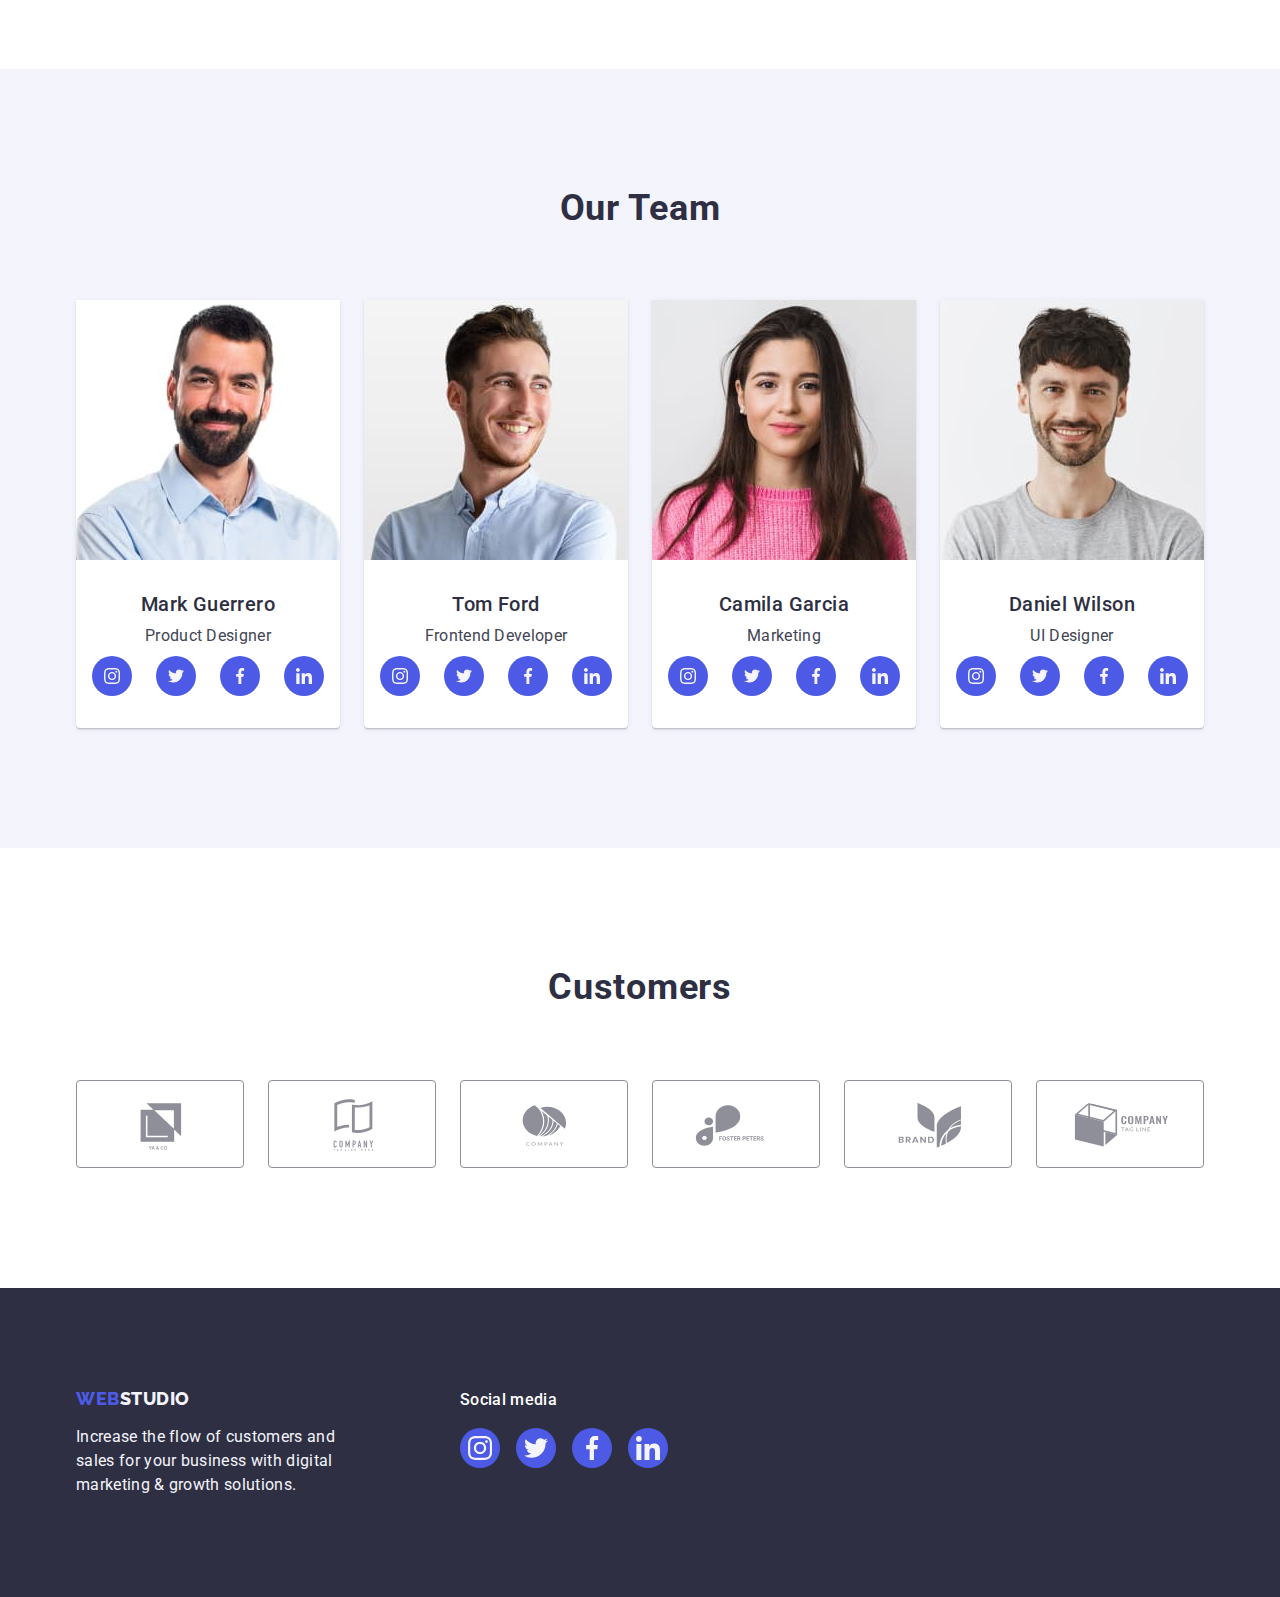
==== commit 6f622269: "fix-header" ====
--- a/index.html
+++ b/index.html
@@ -24,8 +24,8 @@
         <nav class="page-navigation">
           <a class="logo link" href="./index.html">Web<span class="logo-style">Studio</span> </a>
           <ul class="site-nav list">
-            <li class="menu-item active-page">
-              <a href="./index.html" class="menu-link link">Studio</a>
+            <li class="menu-item">
+              <a href="./index.html" class="menu-link active-page link">Studio</a>
             </li>
             <li class="menu-item">
               <a href="./portfolio.html" class="menu-link link">Portfolio</a>
--- a/css/styles.css
+++ b/css/styles.css
@@ -124,7 +124,6 @@
   text-transform: uppercase;
   color: var(--color-primary);
   display: block;
-  /* padding: 24px 0; */
   margin-right: 76px;
   align-items: center;
 }
@@ -139,7 +138,6 @@
   font-size: 16px;
   line-height: 1.5;
   letter-spacing: 0.02em;
-  padding: 24px 0 24px 0;
   display: block;
   text-shadow: 0px 4px 4px rgba(0, 0, 0, 0.25);
   transition: color 250ms cubic-bezier(0.4, 0, 0.2, 1);
@@ -173,16 +171,25 @@
   color: var(--color-pressed);
 }
 
+.active-page {
+  color: var(--color-pressed);
+}
+
 .active-page::after {
+  position: absolute;
   content: '';
-  display: block;
   width: 100%;
   height: 4px;
   left: 0px;
-  top: 44px;
   bottom: -1px;
   background: var(--color-pressed);
   border-radius: 2px;
+}
+
+.menu-link {
+  position: relative;
+  color: var(--color-pressed);
+  padding: 24px 0 24px 0;
 }
 
 /* ===================Header================== */
@@ -231,7 +238,7 @@
   margin: 48px auto 0 auto;
   min-width: 169px;
   padding: 16px 32px;
-  transition: color 250ms cubic-bezier(0.4, 0, 0.2, 1);
+  transition: background-color 250ms cubic-bezier(0.4, 0, 0.2, 1);
 }
 
 .modal-open-btn:hover,
@@ -373,7 +380,7 @@
   border-radius: 50%;
   fill: var(--color-light);
   background-color: var(--color-primary);
-  transition: color 250ms cubic-bezier(0.4, 0, 0.2, 1);
+  transition: background-color 250ms cubic-bezier(0.4, 0, 0.2, 1);
 }
 
 .social-list-link:hover,
@@ -386,7 +393,6 @@
 
 .customer-icon {
   fill: currentColor;
-  transition: color 250ms cubic-bezier(0.4, 0, 0.2, 1);
 }
 
 .customers {
@@ -409,7 +415,8 @@
   border-radius: 4px;
   padding: 16px 32px;
   height: 100%;
-  transition: color 250ms cubic-bezier(0.4, 0, 0.2, 1);
+  transition: border-color 250ms cubic-bezier(0.4, 0, 0.2, 1),
+    color 250ms cubic-bezier(0.4, 0, 0.2, 1);
 }
 
 .customers-link-item {
@@ -540,7 +547,8 @@
   border: 1px solid var(--color-accent);
   border-radius: 4px;
   transition: color 250ms cubic-bezier(0.4, 0, 0.2, 1),
-    backgrount 250ms cubic-bezier(0.4, 0, 0.2, 1), box-shadow 250ms cubic-bezier(0.4, 0, 0.2, 1);
+    background-color 250ms cubic-bezier(0.4, 0, 0.2, 1),
+    border-color 250ms cubic-bezier(0.4, 0, 0.2, 1), box-shadow 250ms cubic-bezier(0.4, 0, 0.2, 1);
 }
 
 .project-btn:hover,
@@ -601,7 +609,7 @@
   width: 100%;
   height: 100%;
   background: var(--color-primary);
-  padding: 40px 32px 164px 32px;
+  padding: 40px 32px;
   font-family: var(--main-font-family);
   font-style: normal;
   font-weight: 400;
